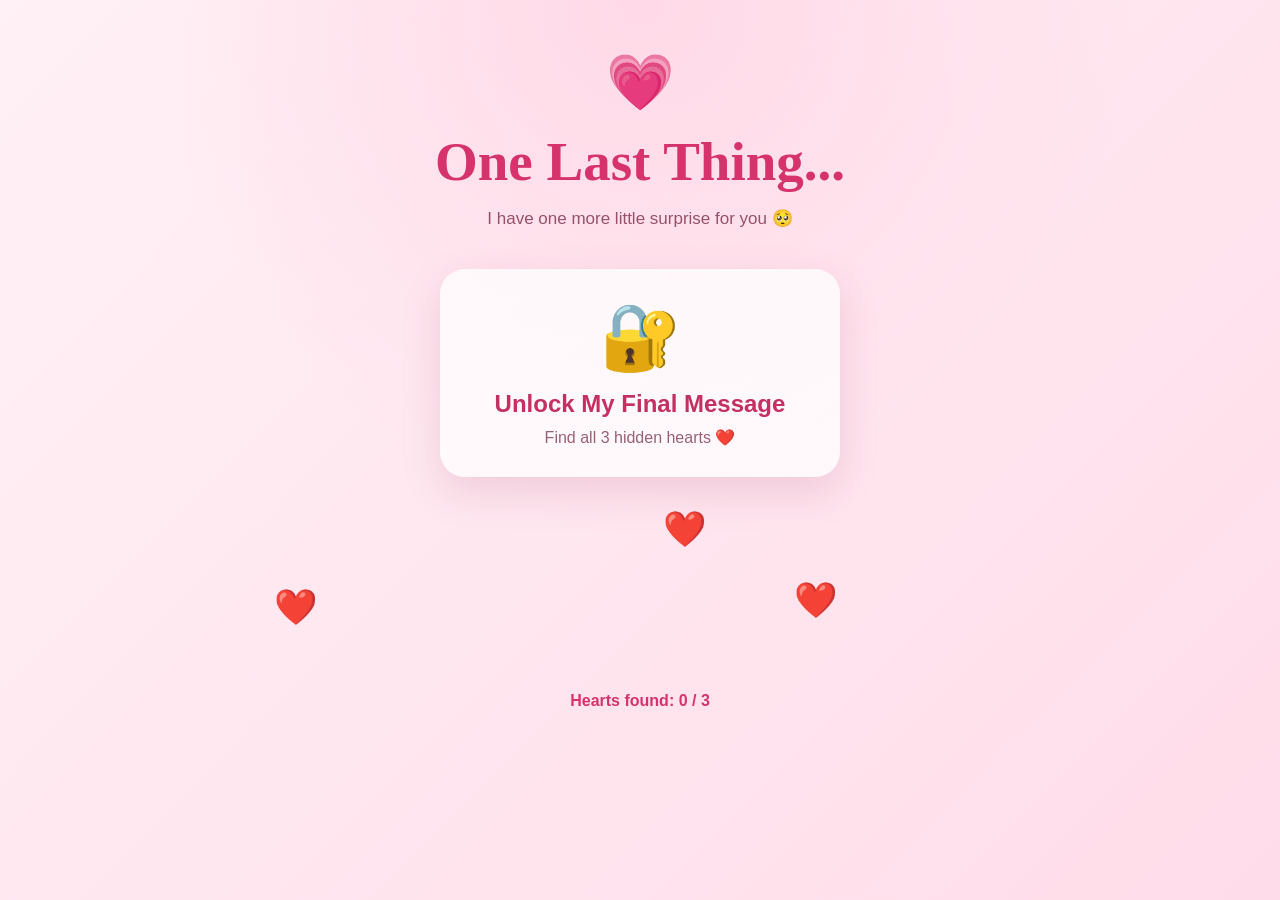
==== final1.html @ 8fc291a3 "Initial commit" ====
<!DOCTYPE html>
<html lang="en">
<head>
    <meta charset="UTF-8">
    <meta name="viewport" content="width=device-width, initial-scale=1.0">

    <title>One Last Surprise ❤️</title>

    <link rel="stylesheet" href="final1.css">
</head>

<body>

    <div id="heartsContainer"></div>

    <main class="container">

        <!-- STEP 1 -->

        <section id="unlockSection">

            <div class="top-heart">💗</div>

            <h1>One Last Thing...</h1>

            <p class="subtitle">
                I have one more little surprise for you 🥺
            </p>

            <div class="lock-box">

                <div id="lock">🔐</div>

                <h2>Unlock My Final Message</h2>

                <p>
                    Find all 3 hidden hearts ❤️
                </p>

            </div>

            <div id="heartGame"></div>

            <p id="counter">
                Hearts found: 0 / 3
            </p>

        </section>


        <!-- STEP 2 -->

        <section id="envelopeSection" class="hidden">

            <div class="unlock-title">
                🔓 You unlocked it!
            </div>

            <p>
                But there is still something inside... 💌
            </p>

            <button id="envelopeBtn" class="envelope">
                💌
            </button>

            <p class="tap-text">
                Tap the letter ❤️
            </p>

        </section>


        <!-- STEP 3 -->

        <section id="letterSection" class="hidden">

            <div class="letter">

                <div class="letter-icon">
                    💌
                </div>

                <h1>To My Love ❤️</h1>

                <div id="letterText"></div>

                <div id="signature" class="hidden signature">
                    With all my love,<br>
                    <strong>Yours ❤️</strong>
                </div>

            </div>

            <button id="lastSurpriseBtn" class="hidden last-btn">
                Tap for One Last Surprise 🥺❤️
            </button>

        </section>


        <!-- STEP 4 -->

        <section id="finalSection" class="hidden final-screen">

            <div class="big-heart">
                ❤️
            </div>

            <h1>
                Happy Birthday,
                <span>My Love ❤️</span>
            </h1>

            <p>
                You are my favourite person,
                my favourite memory,
                and my favourite part of every day. 🫂
            </p>

            <div class="hug">
                🫂💕🫂
            </div>

            <div class="final-line">
                I love you more than words can say. ❤️
            </div>

        </section>

    </main>


    <script src="final1.js"></script>

</body>
</html>
---- final1.css ----
* {
    margin: 0;
    padding: 0;
    box-sizing: border-box;
}

body {
    min-height: 100vh;
    overflow-x: hidden;

    font-family: "Segoe UI", sans-serif;

    background:
        radial-gradient(circle at top, #ffd9e7, transparent 45%),
        linear-gradient(135deg, #fff1f6, #ffdce9);

    color: #64283f;
}


/* MAIN */

.container {
    width: 100%;
    max-width: 850px;

    margin: auto;

    padding: 50px 20px 80px;

    text-align: center;

    position: relative;

    z-index: 5;
}


/* COMMON */

.hidden {
    display: none !important;
}

.top-heart {
    font-size: 55px;

    animation: beat 1.2s infinite;
}

h1 {
    font-family: Georgia, serif;

    color: #d6336c;

    font-size: clamp(35px, 7vw, 55px);

    margin: 15px 0;
}

.subtitle {
    color: #96516b;

    font-size: 17px;
}


/* LOCK */

.lock-box {
    margin: 40px auto 25px;

    max-width: 400px;

    padding: 30px;

    background: rgba(255,255,255,.75);

    border-radius: 25px;

    box-shadow: 0 15px 40px rgba(150,50,90,.15);
}

#lock {
    font-size: 65px;

    margin-bottom: 15px;
}

.lock-box h2 {
    color: #c52f62;

    margin-bottom: 10px;
}

.lock-box p {
    color: #9a6077;
}


/* HEART GAME */

#heartGame {
    height: 180px;

    position: relative;

    margin-top: 10px;
}

.game-heart {
    position: absolute;

    border: none;

    background: transparent;

    font-size: 35px;

    cursor: pointer;

    transition: .2s;

    animation: floating 2s infinite ease-in-out;
}

.game-heart:hover {
    transform: scale(1.3);
}


/* COUNTER */

#counter {
    color: #d6336c;

    font-weight: bold;

    margin-top: 10px;
}


/* ENVELOPE */

#envelopeSection {
    padding-top: 70px;
}

.unlock-title {
    font-family: Georgia, serif;

    font-size: 30px;

    color: #d6336c;

    margin-bottom: 15px;
}

.envelope {
    margin-top: 40px;

    width: 130px;
    height: 100px;

    border: none;

    background: white;

    border-radius: 15px;

    font-size: 60px;

    cursor: pointer;

    box-shadow:
        0 15px 35px rgba(150,50,90,.2);

    transition: .3s;
}

.envelope:hover {
    transform: scale(1.12) rotate(-3deg);
}

.tap-text {
    margin-top: 20px;

    color: #9a6077;
}


/* LETTER */

#letterSection {
    padding-top: 30px;
}

.letter {
    background: rgba(255,255,255,.95);

    max-width: 700px;

    margin: auto;

    padding: 45px 35px;

    border-radius: 12px;

    box-shadow:
        0 20px 60px rgba(150,50,90,.2);

    text-align: left;

    border: 1px solid #f3c2d4;
}

.letter-icon {
    text-align: center;

    font-size: 45px;
}

.letter h1 {
    text-align: center;

    font-size: 42px;

    margin-bottom: 30px;
}

#letterText {
    font-family: Georgia, serif;

    font-size: 17px;

    line-height: 1.9;

    color: #684051;
}

#letterText p {
    margin-bottom: 20px;
}

.signature {
    text-align: right;

    margin-top: 30px;

    font-family: Georgia, serif;

    color: #8c5369;

    font-size: 17px;
}

.signature strong {
    color: #d6336c;

    font-size: 24px;
}


/* LAST BUTTON */

.last-btn {
    margin-top: 35px;

    border: none;

    padding: 16px 28px;

    border-radius: 50px;

    background: linear-gradient(
        135deg,
        #ff4081,
        #e91e63
    );

    color: white;

    font-weight: bold;

    font-size: 16px;

    cursor: pointer;

    box-shadow:
        0 10px 25px rgba(233,30,99,.3);

    animation: pulseButton 1.5s infinite;
}


/* FINAL */

.final-screen {
    padding-top: 70px;

    min-height: 80vh;
}

.big-heart {
    font-size: 100px;

    animation: beat .9s infinite;
}

.final-screen h1 {
    font-size: clamp(40px, 8vw, 70px);
}

.final-screen h1 span {
    display: block;

    color: #e91e63;
}

.final-screen p {
    max-width: 600px;

    margin: 25px auto;

    font-family: Georgia, serif;

    font-size: 20px;

    line-height: 1.7;

    color: #734458;
}

.hug {
    font-size: 45px;

    margin: 30px 0;
}

.final-line {
    font-family: Georgia, serif;

    font-size: 22px;

    color: #d6336c;

    font-weight: bold;
}


/* FLOATING HEARTS */

#heartsContainer {
    position: fixed;

    inset: 0;

    overflow: hidden;

    pointer-events: none;

    z-index: 1;
}

.floating-heart {
    position: absolute;

    bottom: -40px;

    animation: floatUp linear forwards;

    opacity: .7;
}


/* ANIMATIONS */

@keyframes floatUp {

    from {
        transform:
            translateY(0)
            rotate(0deg);

        opacity: 0;
    }

    15% {
        opacity: .8;
    }

    to {
        transform:
            translateY(-110vh)
            rotate(360deg);

        opacity: 0;
    }
}

@keyframes beat {

    0%, 100% {
        transform: scale(1);
    }

    50% {
        transform: scale(1.18);
    }
}

@keyframes floating {

    0%, 100% {
        transform: translateY(0);
    }

    50% {
        transform: translateY(-12px);
    }
}

@keyframes pulseButton {

    0%, 100% {
        transform: scale(1);
    }

    50% {
        transform: scale(1.05);
    }
}


/* MOBILE */

@media (max-width: 600px) {

    .container {
        padding: 35px 15px 60px;
    }

    .letter {
        padding: 35px 22px;
    }

    #letterText {
        font-size: 15px;

        line-height: 1.8;
    }

    .letter h1 {
        font-size: 35px;
    }

    .final-screen p {
        font-size: 17px;
    }
}
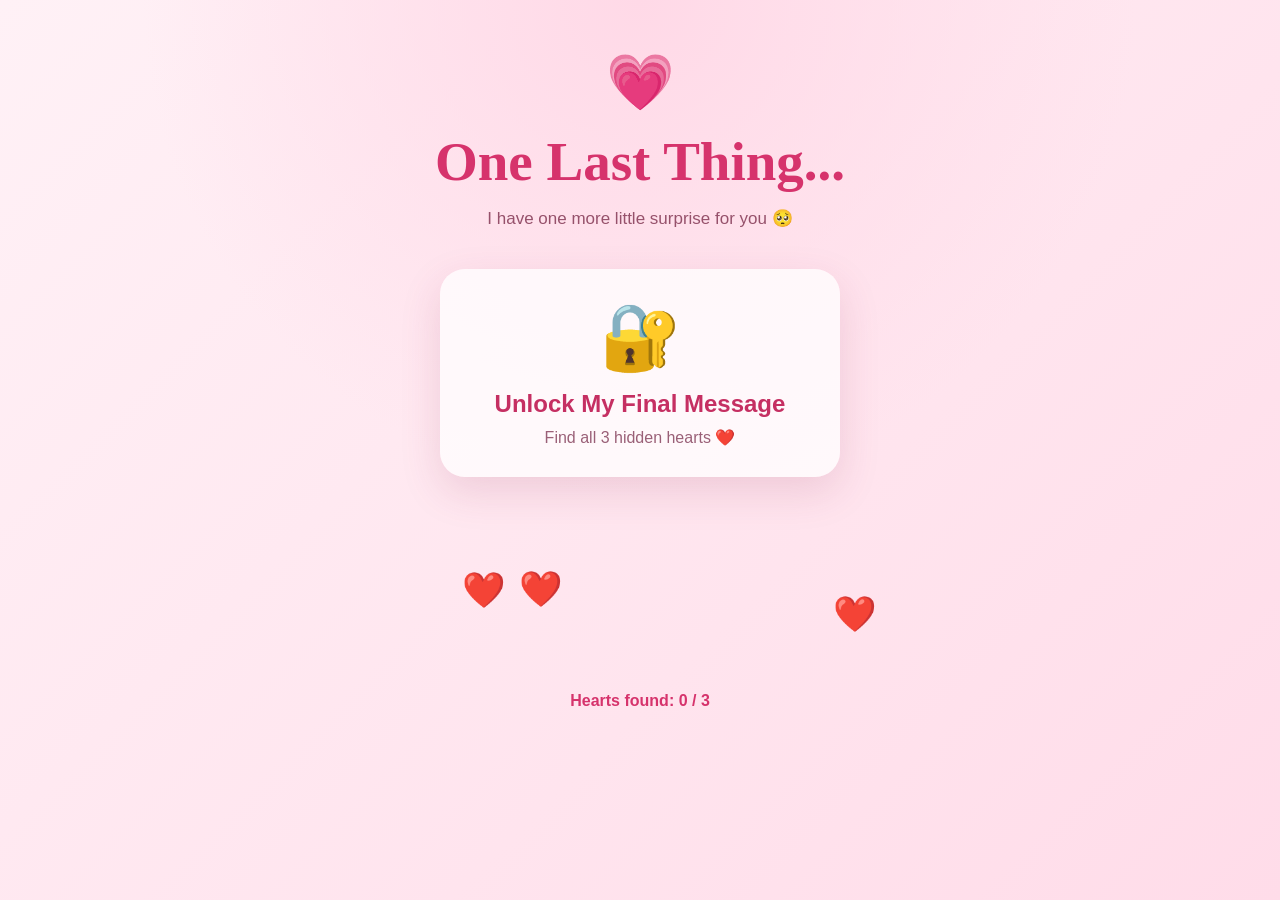
==== commit 0430eea8: "Update website" ====
--- a/final1.html
+++ b/final1.html
@@ -11,6 +11,8 @@
 </head>
 
 <body>
+
+    <audio id="backgroundMusic" src="audio2.mpeg" autoplay preload="auto"></audio>
 
     <div id="heartsContainer"></div>
 
@@ -88,7 +90,7 @@
 
                 <div id="signature" class="hidden signature">
                     With all my love,<br>
-                    <strong>Yours ❤️</strong>
+                    <strong>Your bestone</strong>
                 </div>
 
             </div>
@@ -110,7 +112,7 @@
 
             <h1>
                 Happy Birthday,
-                <span>My Love ❤️</span>
+                <span>Thangooooooo❤️</span>
             </h1>
 
             <p>
@@ -125,6 +127,7 @@
 
             <div class="final-line">
                 I love you more than words can say. ❤️
+                Love U So SO SO SO SO SO muchhhh chloooo🫂💕🫂
             </div>
 
         </section>
